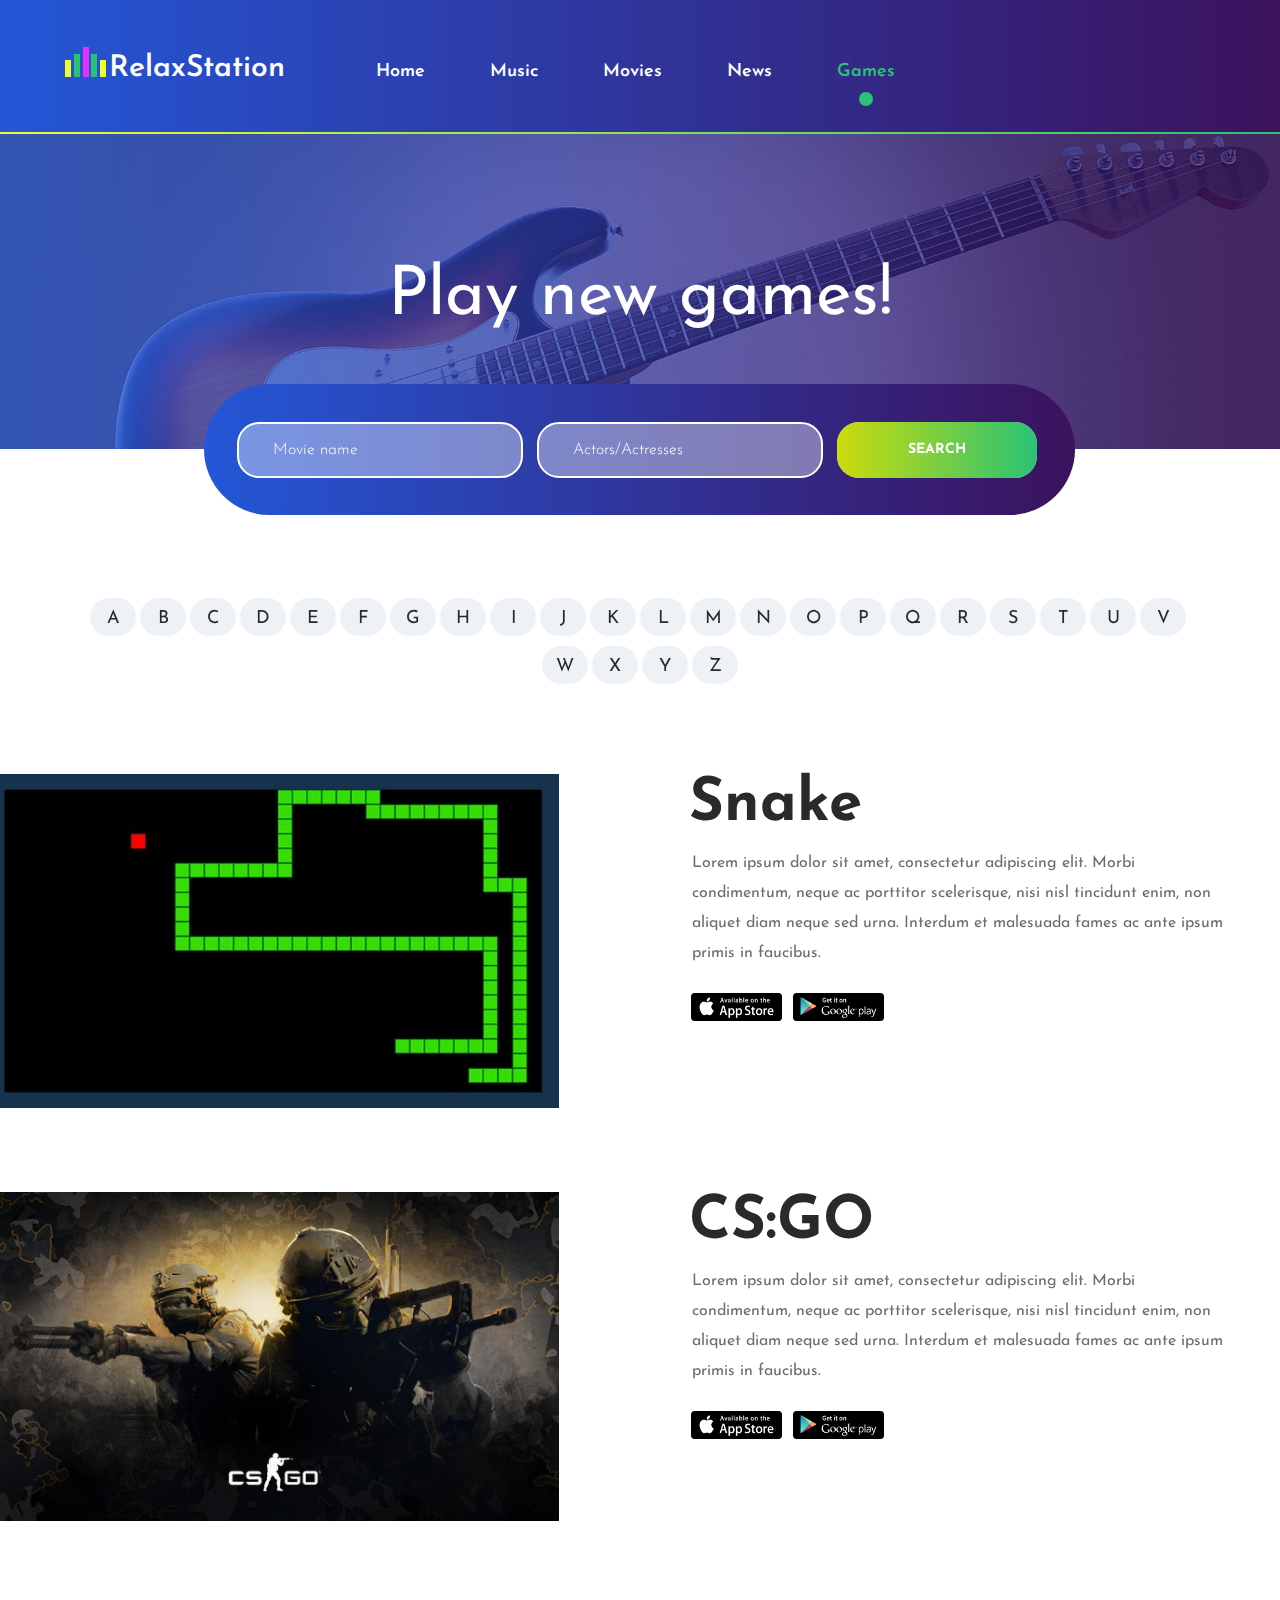
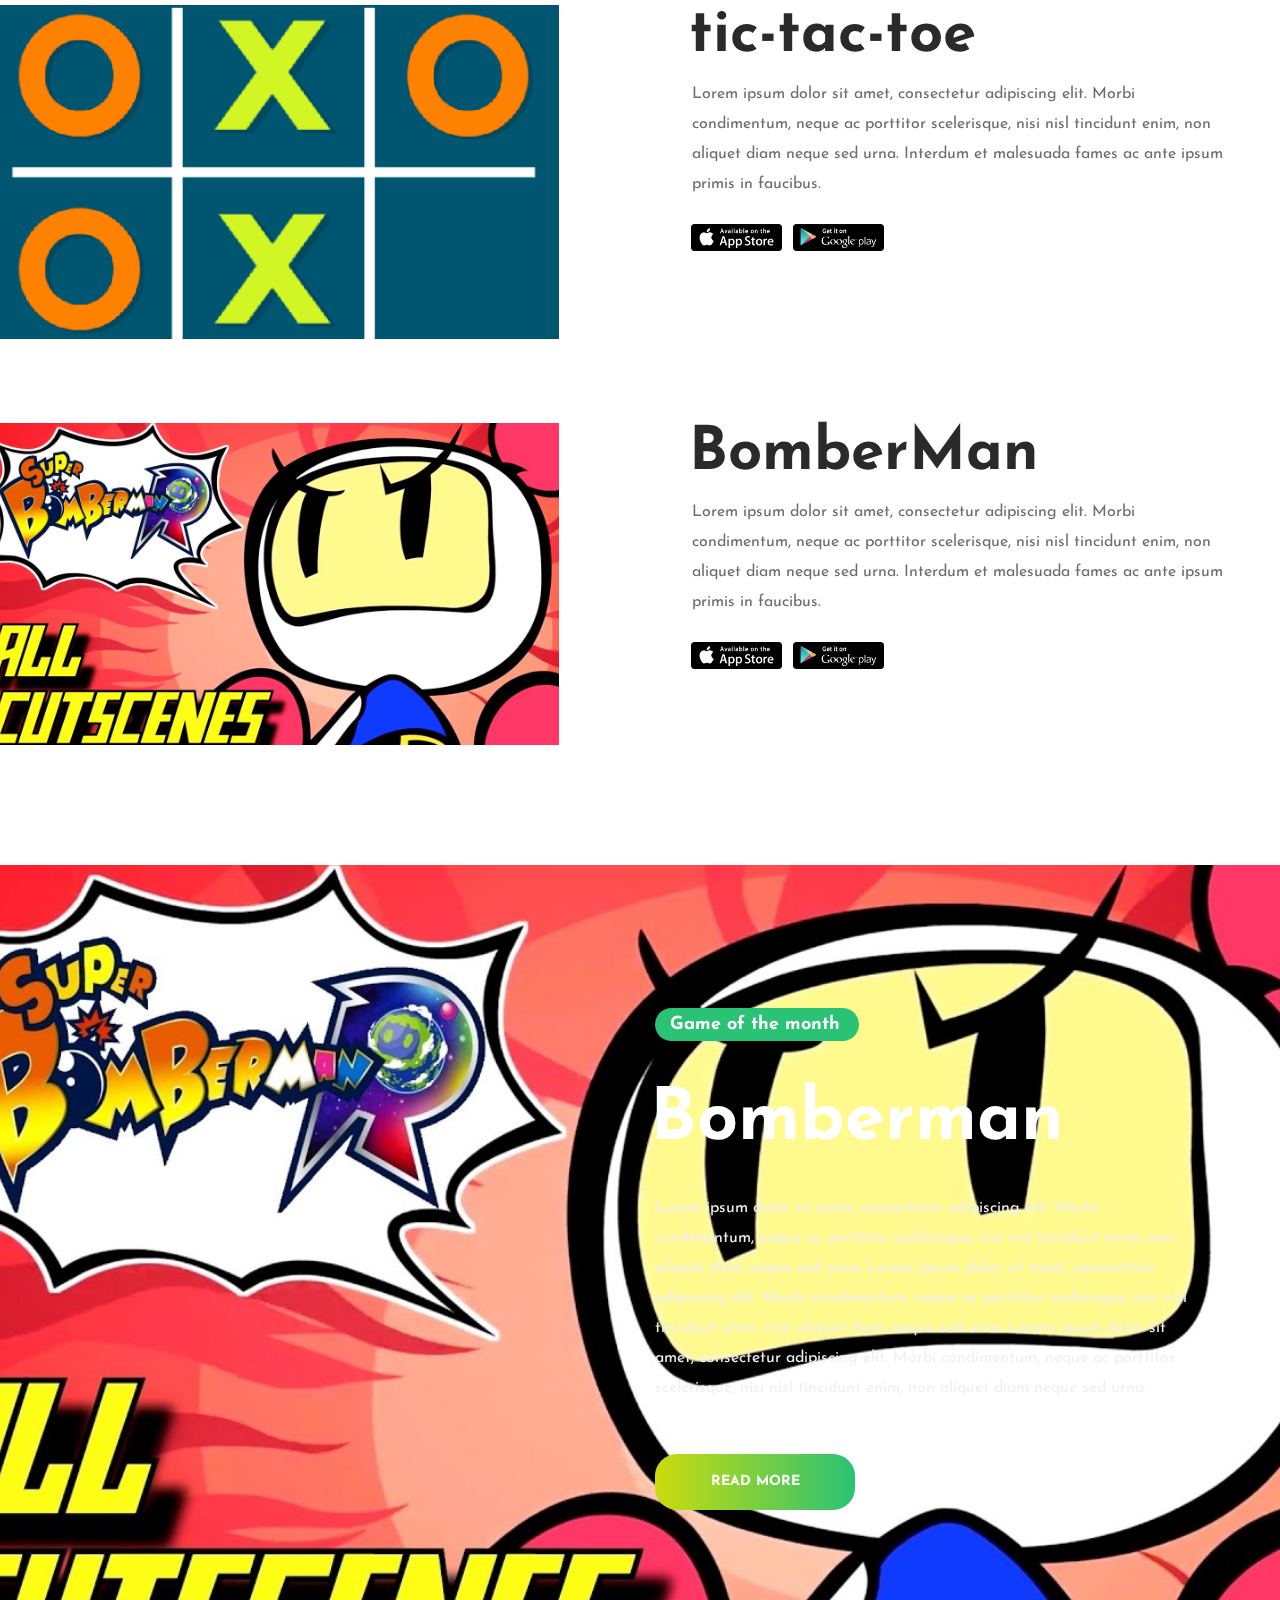
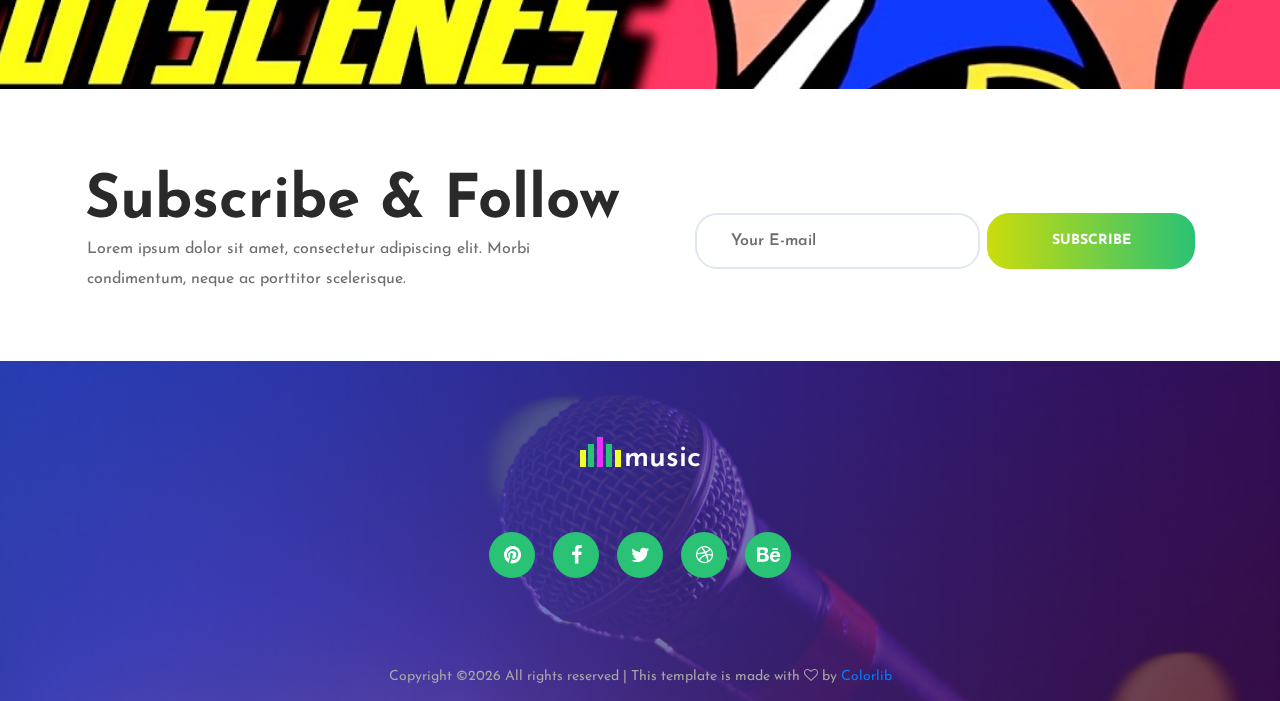
==== games.html @ ed1add1b "new update" ====
<!DOCTYPE html>
<html lang="en">
<head>
<title>Games</title>
<meta charset="utf-8">
<meta http-equiv="X-UA-Compatible" content="IE=edge">
<meta name="description" content="Music template project">
<meta name="viewport" content="width=device-width, initial-scale=1">
<link rel="stylesheet" type="text/css" href="styles/bootstrap-4.1.2/bootstrap.min.css">
<link href="plugins/font-awesome-4.7.0/css/font-awesome.min.css" rel="stylesheet" type="text/css">
<link rel="stylesheet" type="text/css" href="plugins/OwlCarousel2-2.3.4/owl.carousel.css">
<link rel="stylesheet" type="text/css" href="plugins/OwlCarousel2-2.3.4/owl.theme.default.css">
<link rel="stylesheet" type="text/css" href="plugins/OwlCarousel2-2.3.4/animate.css">
<link rel="stylesheet" type="text/css" href="styles/games.css">
<link rel="stylesheet" type="text/css" href="styles/games_responsive.css">
</head>
<body>

<div class="super_container">
	
	<!-- Header -->

	<header class="header">
		<div class="container">
			<div class="row">
				<div class="col">
					<div class="header_content d-flex flex-row align-items-center justify-content-center">

						<!-- Logo -->
						<div class="logo">
							<a href="#" class="d-flex flex-row align-items-end justify-content-start">
								<span class="logo_bars d-flex flex-row align-items-end justify-content-between"><span></span><span></span><span></span><span></span><span></span></span>
								<span class="logo_text">RelaxStation</span>
							</a>
						</div>

						<!-- Main Navigation -->
						<nav class="main_nav">
							<ul class="d-flex flex-row align-items-center justify-content-start">
								<li><a href="index.html">Home</a></li>
								<li><a href="artists.html">Music</a></li>
								<li ><a href="movies.html">Movies</a></li>
								<li><a href="news.html">News</a></li>
								<li class="active"><a href="games.html">Games</a></li>
							</ul>
						</nav>


					</div>
				</div>
			</div>
		</div>
	</header>

	<!-- Menu -->

	<div class="menu">
		<div class="menu_container">
			<div class="menu_background"></div>
			<div class="menu_close"><i class="fa fa-times" aria-hidden="true"></i></div>
			<div class="menu_content d-flex flex-column align-items-center justify-content-start">
				<nav class="menu_nav">
					<ul class="d-flex flex-column align-items-center justify-content-start">
						<li><a href="index.html">Home</a></li>
						<li><a href="artists.html">Artists</a></li>
						<li><a href="movies.html">Movies</a></li>
						<li><a href="news.html">News</a></li>
						<li><a href="games.html">Games</a></li>
					</ul>
				</nav>
			</div>
		</div>
	</div>

	<!-- Home -->

	<div class="home">
		<div class="parallax_background parallax-window" data-parallax="scroll" data-image-src="images/artists.jpg" data-speed="0.8"></div>
		<div class="home_container">
			<div class="container">
				<div class="row">
					<div class="col">
						<div class="home_content text-center">
							<div class="home_title">Play new games!</div>
						</div>
					</div>
				</div>
			</div>
		</div>
	</div>

	<!-- Search -->

	<div class="search">
		<div class="container">
			<div class="row">
				<div class="col">
					<div class="search_form_container">
						<form action="#" class="search_form" id="search_form">
							<div class="d-flex flex-md-row flex-column align-items-center justify-content-between">
								<input type="text" class="search_input" placeholder="Movie name" required="required">
								<input type="text" class="search_input" placeholder="Actors/Actresses" required="required">
								<button class="button search_button"><span>search</span></button>
							</div>
						</form>
					</div>
				</div>
			</div>
		</div>
	</div>

	<!-- Artists -->

	<div class="artists">
		<div class="letters">
			<ul class="d-flex flex-row align-items-start justify-content-center flex-wrap">
				<li><a href="#">a</a></li>
				<li><a href="#">b</a></li>
				<li><a href="#">c</a></li>
				<li><a href="#">d</a></li>
				<li><a href="#">e</a></li>
				<li><a href="#">f</a></li>
				<li><a href="#">g</a></li>
				<li><a href="#">h</a></li>
				<li><a href="#">i</a></li>
				<li><a href="#">j</a></li>
				<li><a href="#">k</a></li>
				<li><a href="#">l</a></li>
				<li><a href="#">m</a></li>
				<li><a href="#">n</a></li>
				<li><a href="#">o</a></li>
				<li><a href="#">p</a></li>
				<li><a href="#">q</a></li>
				<li><a href="#">r</a></li>
				<li><a href="#">s</a></li>
				<li><a href="#">t</a></li>
				<li><a href="#">u</a></li>
				<li><a href="#">v</a></li>
				<li><a href="#">w</a></li>
				<li><a href="#">x</a></li>
				<li><a href="#">y</a></li>
				<li><a href="#">z</a></li>
			</ul>
		</div>
		<div class="artists_container">
			<div class="container">
				<div class="row">
					<div class="col">
						
						<!-- Artist -->
						<div class="artist">
							<div class="row">
								
								<!-- Artist Image -->
								<div class="col-lg-6">
									<div class="artist_image"><img src="images/snake.png" alt=""></div>
								</div>

								<!-- Artist Content -->
								<div class="col-lg-6 artist_col">
									<div class="artist_content">
										<div class="artist_info">
											<div class="artist_name"><h1><a href="snake.html">Snake</a></h1></div>
											<div class="artist_text">
												<p>Lorem ipsum dolor sit amet, consectetur adipiscing elit. Morbi condimentum, neque ac porttitor scelerisque, nisi nisl tincidunt enim, non aliquet diam neque sed urna. Interdum et malesuada fames ac ante ipsum primis in faucibus.</p>
											</div>
											<div class="artist_store d-flex flex-row align-items-start justify-content-start flex-wrap">
												<div class="store"><a href="#"><img src="images/appstore.png" alt=""></a></div>
												<div class="store"><a href="#"><img src="images/googleplay.png" alt=""></a></div>
											</div>
										</div>

										<!-- Player -->
										
									</div>
								</div>

							</div>
						</div>

						<!-- Artist -->
						<div class="artist">
							<div class="row">
								
								<!-- Artist Image -->
								<div class="col-lg-6">
									<div class="artist_image"><img src="images/cs.jpg" alt=""></div>
								</div>

								<!-- Artist Content -->
								<div class="col-lg-6 artist_col">
									<div class="artist_content">
										<div class="artist_info">
											<div class="artist_name"><h1><a href="artist.html">CS:GO</a></h1></div>
											<div class="artist_text">
												<p>Lorem ipsum dolor sit amet, consectetur adipiscing elit. Morbi condimentum, neque ac porttitor scelerisque, nisi nisl tincidunt enim, non aliquet diam neque sed urna. Interdum et malesuada fames ac ante ipsum primis in faucibus.</p>
											</div>
											<div class="artist_store d-flex flex-row align-items-start justify-content-start flex-wrap">
												<div class="store"><a href="#"><img src="images/appstore.png" alt=""></a></div>
												<div class="store"><a href="#"><img src="images/googleplay.png" alt=""></a></div>
											</div>
										</div>

										<!-- Player -->
										
									</div>
								</div>

							</div>
						</div>

						<!-- Artist -->
						<div class="artist">
							<div class="row">
								
								<!-- Artist Image -->
								<div class="col-lg-6">
									<div class="artist_image"><img src="images/ttt.jpg" alt=""></div>
								</div>

								<!-- Artist Content -->
								<div class="col-lg-6 artist_col">
									<div class="artist_content">
										<div class="artist_info">
											<div class="artist_name"><h1><a href="artist.html">tic-tac-toe</a></h1></div>
											<div class="artist_text">
												<p>Lorem ipsum dolor sit amet, consectetur adipiscing elit. Morbi condimentum, neque ac porttitor scelerisque, nisi nisl tincidunt enim, non aliquet diam neque sed urna. Interdum et malesuada fames ac ante ipsum primis in faucibus.</p>
											</div>
											<div class="artist_store d-flex flex-row align-items-start justify-content-start flex-wrap">
												<div class="store"><a href="#"><img src="images/appstore.png" alt=""></a></div>
												<div class="store"><a href="#"><img src="images/googleplay.png" alt=""></a></div>
											</div>
										</div>

										<!-- Player -->
										
										
									</div>
								</div>

							</div>
						</div>

						<!-- Artist -->
						<div class="artist">
							<div class="row">
								
								<!-- Artist Image -->
								<div class="col-lg-6">
									<div class="artist_image"><img src="images/bomb.jpg" alt=""></div>
								</div>

								<!-- Artist Content -->
								<div class="col-lg-6 artist_col">
									<div class="artist_content">
										<div class="artist_info">
											<div class="artist_name"><h1><a href="artist.html">BomberMan</a></h1></div>
											<div class="artist_text">
												<p>Lorem ipsum dolor sit amet, consectetur adipiscing elit. Morbi condimentum, neque ac porttitor scelerisque, nisi nisl tincidunt enim, non aliquet diam neque sed urna. Interdum et malesuada fames ac ante ipsum primis in faucibus.</p>
											</div>
											<div class="artist_store d-flex flex-row align-items-start justify-content-start flex-wrap">
												<div class="store"><a href="#"><img src="images/appstore.png" alt=""></a></div>
												<div class="store"><a href="#"><img src="images/googleplay.png" alt=""></a></div>
											</div>
										</div>

										<!-- Player -->
										
									</div>
								</div>

							</div>
						</div>

					</div>
				</div>
			</div>
		</div>
	</div>

	<!-- Featured Artist -->

	<div class="featured_artist">
		<div class="background_image" style="background-image:url(images/bomb.jpg)"></div>
		<div class="container">
			<div class="row row-lg-eq-height">

				<!-- Featured Artist Content -->
				<div class="col-lg-6 offset-lg-6">
					<div class="featured_artist_content">
						<div class="featured_subtitle">Game of the month</div>
						<div class="featured_title"><h1>Bomberman</h1></div>
						<div class="featured_artist_text">
							<p>Lorem ipsum dolor sit amet, consectetur adipiscing elit. Morbi condimentum, neque ac porttitor scelerisque, nisi nisl tincidunt enim, non aliquet diam neque sed urna. Lorem ipsum dolor sit amet, consectetur adipiscing elit. Morbi condimentum, neque ac porttitor scelerisque, nisi nisl tincidunt enim, non aliquet diam neque sed urna. Lorem ipsum dolor sit amet, consectetur adipiscing elit. Morbi condimentum, neque ac porttitor scelerisque, nisi nisl tincidunt enim, non aliquet diam neque sed urna.</p>
						</div>
						<div class="button featured_artist_button"><a href="artist.html">read more</a></div>
					</div>
				</div>

			</div>
		</div>
	</div>

	<!-- Newsletter -->

	<div class="newsletter">
		<div class="container">
			<div class="row">

				<!-- Newsletter Content -->
				<div class="col-xl-6">
					<div class="newsletter_content">
						<div class="section_title"><h1>Subscribe & Follow</h1></div>
						<div class="newsletter_text">
							<p>Lorem ipsum dolor sit amet, consectetur adipiscing elit. Morbi condimentum, neque ac porttitor scelerisque.</p>
						</div>
					</div>
				</div>

				<!-- Newsletter Form -->
				<div class="col-xl-6 nl_col">
					<div class="newsletter_form_container d-flex flex-column align-items-start justify-content-end">
						<form action="#" class="newsletter_form" id="newsletter_form">
							<div class="d-flex flex-row align-items-start justify-content-between">
								<input type="email" class="newsletter_input" placeholder="Your E-mail" required="required">
								<button class="button newsletter_button"><span>subscribe</span></button>
							</div>
						</form>
					</div>
				</div>

			</div>
		</div>
	</div>

	<!-- Footer -->

	<footer class="footer">
		<div class="background_image" style="background-image:url(images/footer.jpg)"></div>
		<div class="footer_content">
			<div class="container">
				<div class="row">
					<div class="col text-center">

						<!-- Logo -->
						<div class="logo">
							<a href="#" class="d-flex flex-row align-items-end justify-content-start">
								<span class="logo_bars d-flex flex-row align-items-end justify-content-between"><span></span><span></span><span></span><span></span><span></span></span>
								<span class="logo_text">music</span>
							</a>
						</div>

						<!-- Footer Social -->
						<div class="footer_social">
							<ul class="d-flex flex-row align-items-center justify-content-center">
								<li><a href="#"><i class="fa fa-pinterest" aria-hidden="true"></i></a></li>
								<li><a href="#"><i class="fa fa-facebook" aria-hidden="true"></i></a></li>
								<li><a href="#"><i class="fa fa-twitter" aria-hidden="true"></i></a></li>
								<li><a href="#"><i class="fa fa-dribbble" aria-hidden="true"></i></a></li>
								<li><a href="#"><i class="fa fa-behance" aria-hidden="true"></i></a></li>
							</ul>
						</div>

					</div>
				</div>
			</div>
		</div>
		<div class="footer_bar">
			<div class="container">
				<div class="row">
					<div class="col">
						<div class="copyright text-center"><!-- Link back to Colorlib can't be removed. Template is licensed under CC BY 3.0. -->
Copyright &copy;<script>document.write(new Date().getFullYear());</script> All rights reserved | This template is made with <i class="fa fa-heart-o" aria-hidden="true"></i> by <a href="https://colorlib.com" target="_blank">Colorlib</a>
<!-- Link back to Colorlib can't be removed. Template is licensed under CC BY 3.0. --></div>
					</div>
				</div>
			</div>
		</div>
			
	</footer>
</div>

<script src="js/jquery-3.3.1.min.js"></script>
<script src="styles/bootstrap-4.1.2/popper.js"></script>
<script src="styles/bootstrap-4.1.2/bootstrap.min.js"></script>
<script src="plugins/greensock/TweenMax.min.js"></script>
<script src="plugins/greensock/TimelineMax.min.js"></script>
<script src="plugins/scrollmagic/ScrollMagic.min.js"></script>
<script src="plugins/greensock/animation.gsap.min.js"></script>
<script src="plugins/greensock/ScrollToPlugin.min.js"></script>
<script src="plugins/OwlCarousel2-2.3.4/owl.carousel.js"></script>
<script src="plugins/jPlayer/jquery.jplayer.min.js"></script>
<script src="plugins/jPlayer/jplayer.playlist.min.js"></script>
<script src="plugins/easing/easing.js"></script>
<script src="plugins/progressbar/progressbar.min.js"></script>
<script src="plugins/parallax-js-master/parallax.min.js"></script>
<script src="plugins/scrollTo/jquery.scrollTo.min.js"></script>
<script src="js/artists.js"></script>
</body>
</html>
---- styles/games.css ----
@charset "utf-8";
/* CSS Document */

/******************************

[Table of Contents]

1. Fonts
2. Body and some general stuff
3. Header
4. Menu
5. Home
6. Search
7. Artists
8. Featured
9. Newsletter
10. Footer


******************************/

/***********
1. Fonts
***********/

@import url('https://fonts.googleapis.com/css?family=Josefin+Sans:300,400,600,700');

/*********************************
2. Body and some general stuff
*********************************/

*
{
	margin: 0;
	padding: 0;
	-webkit-font-smoothing: antialiased;
	-webkit-text-shadow: rgba(0,0,0,.01) 0 0 1px;
	text-shadow: rgba(0,0,0,.01) 0 0 1px;
}
body
{
	font-family: 'Josefin Sans', sans-serif;
	font-size: 14px;
	font-weight: 400;
	background: #FFFFFF;
	color: #a5a5a5;
}
div
{
	display: block;
	position: relative;
	-webkit-box-sizing: border-box;
    -moz-box-sizing: border-box;
    box-sizing: border-box;
}
ul
{
	list-style: none;
	margin-bottom: 0px;
}
p
{
	font-family: 'Josefin Sans', sans-serif;
	font-size: 16px;
	line-height: 1.875;
	font-weight: 400;
	color: #6d6d6d;
	-webkit-font-smoothing: antialiased;
	-webkit-text-shadow: rgba(0,0,0,.01) 0 0 1px;
	text-shadow: rgba(0,0,0,.01) 0 0 1px;
}
p a
{
	display: inline;
	position: relative;
	color: inherit;
	border-bottom: solid 1px #ffa07f;
	-webkit-transition: all 200ms ease;
	-moz-transition: all 200ms ease;
	-ms-transition: all 200ms ease;
	-o-transition: all 200ms ease;
	transition: all 200ms ease;
}
p:last-of-type
{
	margin-bottom: 0;
}
a
{
	-webkit-transition: all 200ms ease;
	-moz-transition: all 200ms ease;
	-ms-transition: all 200ms ease;
	-o-transition: all 200ms ease;
	transition: all 200ms ease;
}
a, a:hover, a:visited, a:active, a:link
{
	text-decoration: none;
	-webkit-font-smoothing: antialiased;
	-webkit-text-shadow: rgba(0,0,0,.01) 0 0 1px;
	text-shadow: rgba(0,0,0,.01) 0 0 1px;
}
p a:active
{
	position: relative;
	color: #FF6347;
}
p a:hover
{
	color: #FFFFFF;
	background: #ffa07f;
}
p a:hover::after
{
	opacity: 0.2;
}
::selection
{
	background: rgba(42,194,117,0.9);
	color: #ffffff;
}
p::selection
{
	
}
h1{font-size: 48px;}
h2{font-size: 36px;}
h3{font-size: 24px;}
h4{font-size: 18px;}
h5{font-size: 14px;}
h1, h2, h3, h4, h5, h6
{
	font-family: 'Josefin Sans', sans-serif;
	-webkit-font-smoothing: antialiased;
	-webkit-text-shadow: rgba(0,0,0,.01) 0 0 1px;
	text-shadow: rgba(0,0,0,.01) 0 0 1px;
	line-height: 1.2;
	color: #2a2a2a;
	font-weight: 700;
}
h1::selection, 
h2::selection, 
h3::selection, 
h4::selection, 
h5::selection, 
h6::selection
{
	
}
img
{
	max-width: 100%;
}
button:active
{
	outline: none;
}
.form-control
{
	color: #db5246;
}
section
{
	display: block;
	position: relative;
	box-sizing: border-box;
}
.clear
{
	clear: both;
}
.clearfix::before, .clearfix::after
{
	content: "";
	display: table;
}
.clearfix::after
{
	clear: both;
}
.clearfix
{
	zoom: 1;
}
.float_left
{
	float: left;
}
.float_right
{
	float: right;
}
.trans_200
{
	-webkit-transition: all 200ms ease;
	-moz-transition: all 200ms ease;
	-ms-transition: all 200ms ease;
	-o-transition: all 200ms ease;
	transition: all 200ms ease;
}
.trans_300
{
	-webkit-transition: all 300ms ease;
	-moz-transition: all 300ms ease;
	-ms-transition: all 300ms ease;
	-o-transition: all 300ms ease;
	transition: all 300ms ease;
}
.trans_400
{
	-webkit-transition: all 400ms ease;
	-moz-transition: all 400ms ease;
	-ms-transition: all 400ms ease;
	-o-transition: all 400ms ease;
	transition: all 400ms ease;
}
.trans_500
{
	-webkit-transition: all 500ms ease;
	-moz-transition: all 500ms ease;
	-ms-transition: all 500ms ease;
	-o-transition: all 500ms ease;
	transition: all 500ms ease;
}
.fill_height
{
	height: 100%;
}
.super_container
{
	width: 100%;
	overflow: hidden;
}
.prlx_parent
{
	overflow: hidden;
}
.prlx
{
	height: 130% !important;
}
.parallax-window
{
    min-height: 400px;
    background: transparent;
}
.parallax_background
{
	position: absolute;
	top: 0;
	left: 0;
	width: 100%;
	height: 100%;
}
.background_image
{
	position: absolute;
	top: 0;
	left: 0;
	width: 100%;
	height: 100%;
	background-repeat: no-repeat;
	background-size: cover;
	background-position: center center;
}
.nopadding
{
	padding: 0px !important;
}
.owl-carousel,
.owl-carousel .owl-stage-outer,
.owl-carousel .owl-stage,
.owl-carousel .owl-item
{
	height: 100%;
}
.slide
{
	height: 100%;
}
.button
{
	position: relative;
	overflow: hidden;
	width: 200px;
    height: 56px;
    border-radius: 22px;
    border: none;
    outline: none;
    cursor: pointer;
    text-align: center;
}
.button::after
{
	display: block;
	position: absolute;
	top: 0;
	left: -100%;
	width: 200%;
	height: 100%;
	background-color: #2ac275;
	background-image: linear-gradient(to right, #2ac275, #cbdc0b, #2ac275);
	background: #2ac275;
	background: linear-gradient(to right, #2ac275, #cbdc0b, #2ac275);
	content: '';
	z-index: 0;
	-webkit-transition: all 400ms ease;
	-moz-transition: all 400ms ease;
	-ms-transition: all 400ms ease;
	-o-transition: all 400ms ease;
	transition: all 400ms ease;
}
.button:hover::after
{
	left: 0;
}
.button a
{
	position: relative;
	font-size: 14px;
    font-weight: 700;
    color: #ffffff;
    text-transform: uppercase;
    z-index: 1;
    line-height: 56px;
}
.button span
{
	position: relative;
	font-size: 14px;
    font-weight: 700;
    color: #ffffff;
    line-height: 56px;
    text-transform: uppercase;
	z-index: 1;
}
.section_title h1
{
	font-size: 60px;
}

/*********************************
3. Header
*********************************/

.header
{
	position: fixed;
	top: 0;
	left: 0;
	width: 100%;
	background-color: #3b125d;
	background-image: linear-gradient(to right, #2457d7, #3b125d);
	background: #3b125d;
	background: linear-gradient(to right, #2457d7, #3b125d);
	z-index: 100;
}
/*Header gradient bottom border*/
.header::after
{
	position: absolute;
	left: 0;
	bottom: 0;
	width: 100%;
	height: 2px;
	content: '';
	background-color: #2ac275;
	background-image: linear-gradient(to right, #eeff2d, #2ac275);
	background: #2ac275;
	background: linear-gradient(to right, #eeff2d, #2ac275);
}
.header_content
{
	width: calc(100% + 30px);
	left: -20px;
	height: 134px;
	-webkit-transition: all 400ms ease;
	-moz-transition: all 400ms ease;
	-ms-transition: all 400ms ease;
	-o-transition: all 400ms ease;
	transition: all 400ms ease;
}
.header.scrolled .header_content
{
	height: 75px;
}
.logo
{
	position: absolute;
	left: 0;
	top: 46%;
	-webkit-transform: translateY(-50%);
	-moz-transform: translateY(-50%);
	-ms-transform: translateY(-50%);
	-o-transform: translateY(-50%);
	transform: translateY(-50%);
}
.logo_bars
{
	width: 41px;
	height: 30px;
}
.logo_bars > span
{
	width: 6px;
}
.logo_bars > span:first-of-type,
.logo_bars > span:last-of-type
{
	height: 17px;
	background: #eeff2d;
}
.logo_bars > span:nth-child(2),
.logo_bars > span:nth-child(4)
{
	height: 23px;
	background: #2ac275;
}
.logo_bars > span:nth-child(3)
{
	height: 30px;
	background: #e830fe;
}
.logo_text
{
	line-height: 0.75;
	font-size: 30px;
	font-weight: 600;
	color: #ffffff;
	margin-left: 3px;
	-webkit-transform: translateY(4px);
	-moz-transform: translateY(4px);
	-ms-transform: translateY(4px);
	-o-transform: translateY(4px);
	transform: translateY(4px);
}
.main_nav
{
	-webkit-transform: translateY(5px);
	-moz-transform: translateY(5px);
	-ms-transform: translateY(5px);
	-o-transform: translateY(5px);
	transform: translateY(5px);
}
.main_nav ul li
{
	position: relative;
}
.main_nav ul li:not(:last-of-type)
{
	margin-right: 65px;
}
.main_nav ul li a
{
	font-size: 18px;
	font-weight: 600;
	color: #ffffff;
}
.main_nav ul li a:hover,
.main_nav ul li.active a
{
	color: #2ac275;
}
.main_nav ul li.active::after
{
	position: absolute;
	left: 50%;
	-webkit-transform: translateX(-50%);
	-moz-transform: translateX(-50%);
	-ms-transform: translateX(-50%);
	-o-transform: translateX(-50%);
	transform: translateX(-50%);
	bottom: -20px;
	width: 14px;
	height: 14px;
	background: #2ac275;
	border-radius: 50%;
	content: '';
	-webkit-transition: all 400ms ease;
	-moz-transition: all 400ms ease;
	-ms-transition: all 400ms ease;
	-o-transition: all 400ms ease;
	transition: all 400ms ease;
}
.header.scrolled .main_nav ul li.active::after
{
	bottom: -10px;
	width: 10px;
	height: 10px;
}
.log_reg
{
	position: absolute;
	top: 44%;
	right: 0;
	flex: 0 0 auto;
}
.header.scrolled .log_reg
{
	top: 50%;
	-webkit-transform: translateY(-50%);
	-moz-transform: translateY(-50%);
	-ms-transform: translateY(-50%);
	-o-transform: translateY(-50%);
	transform: translateY(-50%);
}
.log_reg ul
{
	display: block;
}
.log_reg ul li
{
	position: relative;
}
.log_reg ul li:not(:last-of-type)
{
	padding-right: 18px;
	margin-right: 1px;
}
.log_reg ul li:not(:last-of-type)::after
{
	position: absolute;
	top: 0;
	right: 0;
	content: '/';
	font-size: 18px;
	font-weight: 600;
	color: #ffffff;
	margin-left: 5px;
	margin-right: 5px;
}
.log_reg ul li a
{
	font-size: 18px;
	font-weight: 600;
	color: #ffffff;
}
.log_reg ul li a:hover
{
	color: #2e9e7a;
}
.hamburger
{
	display: none !important;
	margin-left: 25px;
	width: 34px;
	height: 16px;
	padding: 2px;
	cursor: pointer;
	flex: 0 0 auto;
}
.hamburger > div
{
	background: #ffffff;
	height: 2px;
	-webkit-transition: all 300ms ease;
	-moz-transition: all 300ms ease;
	-ms-transition: all 300ms ease;
	-o-transition: all 300ms ease;
	transition: all 300ms ease;
}
.hamburger > div:first-child
{
	width: 100%;
}
.hamburger > div:nth-child(2)
{
	width: 50%;
}
.hamburger > div:nth-child(3)
{
	width: 75%;
}
.hamburger:hover > div
{
	width: 100%;
}
/*.hamburger:hover > div:first-child
{
	background: #e830fe;
}
.hamburger:hover > div:nth-child(2)
{
	background: #2ac275;
}
.hamburger:hover > div:nth-child(3)
{
	background: #eeff2d;
}*/

/*********************************
4. Menu
*********************************/

.menu
{
	position: fixed;
	top: 0;
	left: 0;
	width: 100vw;
	height: 100vh;
	z-index: 101;
	visibility: hidden;
	opacity: 0;
	-webkit-transition: all 400ms ease;
	-moz-transition: all 400ms ease;
	-ms-transition: all 400ms ease;
	-o-transition: all 400ms ease;
	transition: all 400ms ease;
}
.menu.active
{
	visibility: visible;
	opacity: 1;
}
.menu_container
{
	width: 100%;
	height: 100%;
}
.menu_background
{
	position: absolute;
	top: 0;
	left: 0;
	width: 100%;
	height: 100%;
	background-color: #3b125d;
	background-image: linear-gradient(to right, #2457d7, #3b125d);
	background: #3b125d;
	background: linear-gradient(to right, #2457d7, #3b125d);
	opacity: 0.95;
}
.menu_close
{
	position: absolute;
	top: 50px;
	right: 50px;
	cursor: pointer;
}
.menu_close i
{
	font-size: 22px;
	color: #ffffff;
}
.menu_content
{
	position: absolute;
	top: 40%;
	-webkit-transform: translateY(-50%);
	-moz-transform: translateY(-50%);
	-ms-transform: translateY(-50%);
	-o-transform: translateY(-50%);
	transform: translateY(-50%);
	left: 0;
	width: 100%;
}
.menu_nav ul li
{
	position: relative;
	display: inline-block;
	
}
.menu_nav ul li::after
{
	display: block;
	position: absolute;
	top: 53%;
	-webkit-transform: translateY(-50%);
	-moz-transform: translateY(-50%);
	-ms-transform: translateY(-50%);
	-o-transform: translateY(-50%);
	transform: translateY(-50%);
	left: 0;
	width: 0;
	height: 3px;
	background: #ffffff;
	content: '';
	z-index: 1;
	-webkit-transition: all 400ms ease;
	-moz-transition: all 400ms ease;
	-ms-transition: all 400ms ease;
	-o-transition: all 400ms ease;
	transition: all 400ms ease;
}
.menu_nav ul li:hover::after
{
	width: 100%;
}
.menu_nav ul li a
{
	font-size: 36px;
	font-weight: 400;
	color: #ffffff;
}

/*********************************
5. Home
*********************************/

.home
{
	height: 449px;
}
.home_container
{
	position: absolute;
	left: 0;
	top: 57.2%;
	width: 100%;
}
.home_title
{
	font-size: 68px;
	font-weight: 400;
	color: #ffffff;
	line-height: 1.2;
}

/*********************************
6. Search
*********************************/

.search
{
	background: #ffffff;
}
.search_form_container
{
	padding-left: 119px;
	padding-right: 120px;
	margin-top: -65px;
}
.search_form
{
	display: block;
	height: 131px;
	border-radius: 66px;
	background-color: #3b125d;
	background-image: linear-gradient(to right, #2457d7, #3b125d);
	background: #3b125d;
	background: linear-gradient(to right, #2457d7, #3b125d);
}
.search_form > div
{
	width: 100%;
	height: 100%;
	padding-left: 33px;
	padding-right: 38px;
}
.search_input
{
	width: calc((100% - 228px) / 2);
	height: 56px;
	background: rgba(255,255,255,0.39);
	border: solid 2px #ffffff;
	border-radius: 22px;
	outline: none;
	padding-left: 34px;
	font-size: 16px;
	font-weight: 600;
	color: #ffffff;
}
.search_input::-webkit-input-placeholder
{
	font-size: 16px !important;
	font-weight: 300 !important;
	color: #FFFFFF !important;
}
.search_input:-moz-placeholder
{
	font-size: 16px !important;
	font-weight: 300 !important;
	color: #FFFFFF !important;
}
.search_input::-moz-placeholder
{
	font-size: 16px !important;
	font-weight: 300 !important;
	color: #FFFFFF !important;
} 
.search_input:-ms-input-placeholder
{ 
	font-size: 16px !important;
	font-weight: 300 !important;
	color: #FFFFFF !important;
}
.search_input::input-placeholder
{
	font-size: 16px !important;
	font-weight: 300 !important;
	color: #FFFFFF !important;
}

/*********************************
7. Artists
*********************************/

.artists
{
	background: #ffffff;
	padding-top: 83px;
	padding-bottom: 120px;
}
.letters
{
	padding-left: 80px;
	padding-right: 80px;
}
.letters ul li
{
	width: 46px;
	height: 38px;
	border-radius: 19px;
	background: #eef2f6;
	text-align: center;
	margin-bottom: 10px;
	-webkit-transition: all 200ms ease;
	-moz-transition: all 200ms ease;
	-ms-transition: all 200ms ease;
	-o-transition: all 200ms ease;
	transition: all 200ms ease;
}
.letters ul li:not(:last-of-type)
{
	margin-right: 4px;
}
.letters ul li:hover
{
	background: #2ac275;
}
.letters ul li a
{
	display: block;
	height: 100%;
	font-size: 18px;
	font-weight: 400;
	color: #2a2a2a;
	line-height: 42px;
	text-transform: uppercase;
}
.letters ul li:hover a
{
	color: #ffffff;
}
.artists_container
{
	margin-top: 80px;
}
.artist:not(:last-child)
{
	margin-bottom: 84px;
}
.artist_image
{
	width: calc(100% + 99px);
	left: -99px;
	padding-right: 66px;
}
.artist_content
{
	width: calc(100% + 237px);
}
.artist_info
{
	padding-left: 34px;
	max-width: 570px;
}
.artist_name
{
	margin-top: -5px;
}
.artist_name h1 a
{
	font-size: 60px;
	font-weight: 700;
	color: #2a2a2a;
	line-height: 1.2;
}
.artist_text
{
	margin-top: -1px;
	padding-left: 3px;
}
.artist_store
{
	margin-top: 25px;
	padding-left: 2px;
}
.store
{
	width: 91px;
}
.store:not(:last-child)
{
	margin-right: 11px;
}
.single_player_container
{
	margin-top: 48px;
	padding-left: 10px;
}
.single_player
{
	width: 100%;
	background: #eef2f6;
	border-radius: 22px;
	padding-left: 23px;
	padding-right: 55px;
}
.single_player_inner
{
	height: 102px;
}
.jp-audio
{
	width: 100%;
}
.time_controls
{
	width: calc(100% - 193px);
	flex: 0 0 auto;
}
.player_controls_box
{
	width: 84px;
	padding-right: 25px;
	flex: 0 0 auto;
}
.player_bars
{
	width: calc(100% - 84px);
}
.player_progress_box
{
	width: calc(100% - 193px);
}
.player_controls > button:not(:last-of-type)
{
	margin-right: 5px;
}
.play_button
{
	width: 100%;
}
.player_button
{
	position: relative;
	width: 27px;
	height: 27px;
	background: transparent;
	border: solid 3px #948585;
	border-radius: 50%;
	outline: none !important;
	cursor: pointer;
	flex: 0 0 auto;
}
.player_button.jp-play
{
	background: #ff1a4b;
	border-color: #ff1a4b;
}
.player_button::after
{
	display: block;
	position: absolute;
}
.jp-play::after
{
	left: 6px;
	top: 3px;
	width: 11px;
	height: 13px;
	content: url(../images/play_small.png);
}
.jp-state-playing .jp-play
{
	background: #ff1a4b;
	border-color: #ff1a4b;
}
.jp-state-playing .jp-play::after
{
	top: 2px !important;
	left: 5px !important;
	content: url(../images/pause_small.png);
	left: 50%;
}
.jp-stop::after
{
	top: 7px;
	left: 7px;
	width: 7px;
	height: 7px;
	background: #948585;
	content: '';
}
.song_info
{
	position: absolute;
	top: -27px;
	left: 0;
}
.jp-artist
{
	font-size: 16px;
	font-weight: 700;
	color: #ffffff;
	text-transform: uppercase;
	margin-top: -1px;
}
.jp-title
{
	font-size: 14px;
	font-weight: 400;
	color: rgba(42,42,42,0.7);
	margin-top: 2px;
}
.jp-progress
{
	width: 100%;
	cursor: pointer;
}
.jp-seek-bar
{
	height: 100%;
	padding-top: 5px;
	padding-bottom: 5px;
	background: transparent;
	margin-bottom: -5px;
}
.jp-seek-bar > div
{
	height: 2px;
	background: #949494;
}
.jp-play-bar
{
	height: 100%;
	background: #2ac275;
	overflow: visible !important;
}
.jp-play-bar > span
{
	position: absolute;
	top: 50%;
	-webkit-transform: translateY(-50%);
	-moz-transform: translateY(-50%);
	-ms-transform: translateY(-50%);
	-o-transform: translateY(-50%);
	transform: translateY(-50%);
	right: -6px;
	width: 12px;
	height: 12px;
	border-radius: 50%;
	background: #2ac275;
}
.jp-current-time
{
	position: absolute;
	bottom: -35px;
	left: 0;
	font-size: 16px;
	font-weight: 400;
	color: #b8b8b8;
}
.jp-duration
{
	position: absolute;
	bottom: -35px;
	right: 0;
	font-size: 16px;
	font-weight: 400;
	color: #b8b8b8;
}
.jp-volume-controls
{
	width: 193px;
	padding-left: 42px;
	flex: 0 0 auto;
}
.jp-volume-controls > div:first-child
{
	
}
.mute_button
{
	position: absolute;
	left: 42px;
	bottom: 19px;
}
.jp-mute
{
	position: relative;
	background: transparent;
	border: none;
	outline: none !important;
	cursor: pointer;
}
.jp-mute::after
{
	display: block;
	position: absolute;
	top: 0;
	left: 0;
	width: 100%;
	height: 100%;
	content: url(../images/mute_off_small.png);
}
.jp-state-muted .jp-mute::after
{
	content: url(../images/mute_on_small.png);
}
.jp-volume-bar
{
	width: 100%;
	padding-top: 5px;
	padding-bottom: 5px;
	background: transparent;
	overflow: hidden;
	cursor: pointer;
}
.jp-volume-bar > div
{
	width: 100%;
	height: 100%;
	height: 2px;
	background: #949494;
}
.jp-volume-bar-value
{
	height: 100%;
	background: #2ac275;
}

/*********************************
8. Featured
*********************************/

.featured_artist
{
	background-color: #3b125d;
	background-image: linear-gradient(to right, #2457d7, #3b125d);
	background: #3b125d;
	background: linear-gradient(to right, #2457d7, #3b125d);
}
.featured_artist_content
{
	padding-top: 143px;
	padding-bottom: 179px;
}
.featured_subtitle
{
	display: inline-block;
	height: 33px;
	border-radius: 17px;
	background: #2ac275;
	padding-left: 15px;
	padding-right: 19px;
	font-size: 18px;
	font-weight: 700;
	color: #ffffff;
	line-height: 35px;
}
.featured_title
{
	margin-top: 37px;
	margin-left: -5px;
}
.featured_title h1
{
	font-size: 72px;
	font-weight: 700;
	color: #ffffff;
}
.featured_artist_text
{
	margin-top: 28px;
}
.featured_artist_text p
{
	color: #f0f0f0;
}
.featured_artist_button
{
	margin-top: 51px;
}

/*********************************
9. Newsletter
*********************************/

.newsletter
{
	background: #ffffff;
	padding-top: 77px;
	padding-bottom: 67px;
}
.newsletter_text
{
	margin-top: -12px;
	padding-left: 2px;
}
.newsletter_form_container
{
	padding-left: 40px;
	height: 100%;
	padding-bottom: 25px;
}
.newsletter_form
{
	display: block;
	position: relative;
	width: 100%;
}
.newsletter_input
{
	width: calc(100% - 215px);
	height: 56px;
	border-radius: 22px;
	border: solid 2px #e0e7ee;
	padding-left: 34px;
	outline: none;
	font-size: 16px;
	font-weight: 600;
	color: #000000;
}
.newsletter_button
{
	width: 208px;
	height: 56px;
	border-radius: 22px;
    cursor: pointer;
}
.newsletter_button span
{
	position: relative;
	font-size: 14px;
    font-weight: 700;
    color: #ffffff;
    line-height: 56px;
    text-transform: uppercase;
	z-index: 1;
}
.newsletter_input::-webkit-input-placeholder
{
	font-size: 16px !important;
	font-weight: 600 !important;
	color: #6d6d6d !important;
}
.newsletter_input:-moz-placeholder
{
	font-size: 16px !important;
	font-weight: 600 !important;
	color: #6d6d6d !important;
}
.newsletter_input::-moz-placeholder
{
	font-size: 16px !important;
	font-weight: 600 !important;
	color: #6d6d6d !important;
} 
.newsletter_input:-ms-input-placeholder
{ 
	font-size: 16px !important;
	font-weight: 600 !important;
	color: #6d6d6d !important;
}
.newsletter_input::input-placeholder
{
	font-size: 16px !important;
	font-weight: 600 !important;
	color: #6d6d6d !important;
}

/*********************************
10. Footer
*********************************/

.footer
{
	display: block;
	position: relative;
}
.footer_content
{
	padding-top: 76px;
	padding-bottom: 74px;
}
.footer .logo
{
	display: inline-block;
	position: relative;
	left: auto;
	top: auto;
	-webkit-transform: none;
	-moz-transform: none;
	-ms-transform: none;
	-o-transform: none;
	transform: none;
}
.footer_social
{
	margin-top: 58px;
}
.footer_social ul li:not(:last-of-type)
{
	margin-right: 18px;
}
.footer_social ul li
{
	width: 46px;
	height: 46px;
	border-radius: 50%;
	background: #2ac275;
	-webkit-transition: all 200ms ease;
	-moz-transition: all 200ms ease;
	-ms-transition: all 200ms ease;
	-o-transition: all 200ms ease;
	transition: all 200ms ease;
}
.footer_social ul li:hover
{
	background: #eeff2d;
}
.footer_social ul li a
{
	display: block;
	height: 100%;
}
.footer_social ul li a i
{
	font-size: 20px;
	color: #ffffff;
	line-height: 46px;
	-webkit-transition: all 200ms ease;
	-moz-transition: all 200ms ease;
	-ms-transition: all 200ms ease;
	-o-transition: all 200ms ease;
	transition: all 200ms ease;
}
.footer_social ul li:hover a i
{
	color: #2ac275;
}
.copyright
{
	height: 49px;
	line-height: 49px;
}
---- styles/games_responsive.css ----
@charset "utf-8";
/* CSS Document */

/******************************

[Table of Contents]

1. 1600px
2. 1440px
3. 1280px
4. 1199px
5. 1024px
6. 991px
7. 959px
8. 880px
9. 768px
10. 767px
11. 539px
12. 479px
13. 400px

******************************/

/************
1. 1600px
************/

@media only screen and (max-width: 1600px)
{
	
}

/************
2. 1440px
************/

@media only screen and (max-width: 1440px)
{
	
}

/************
3. 1380px
************/

@media only screen and (max-width: 1380px)
{
	
}

/************
3. 1280px
************/

@media only screen and (max-width: 1280px)
{
	
}

/************
4. 1199px
************/

@media only screen and (max-width: 1199px)
{
	.main_nav ul li:not(:last-of-type)
	{
		margin-right: 40px;
	}
	.artist_info
	{
		padding-left: 0;
	}
	.artist_content
	{
		width: 100%;
	}
	.single_player_container
	{
		padding-left: 0;
	}
	.single_player
	{
		padding-right: 23px;
	}
	.player_progress_box
	{
		width: calc(100% - 135px);
	}
	.jp-volume-controls
	{
		width: 135px;
		padding-left: 20px;
	}
	.mute_button
	{
		left: 20px;
	}
	.nl_col
	{
		margin-top: 40px;
	}
	.newsletter_form_container
	{
		padding-left: 0;
	}
}

/************
4. 1100px
************/

@media only screen and (max-width: 1100px)
{
	
}

/************
5. 1024px
************/

@media only screen and (max-width: 1024px)
{
	
}

/************
6. 991px
************/

@media only screen and (max-width: 991px)
{
	.header_content
	{
		width: 100%;
		left: auto;
	}
	.main_nav
	{
		display: none;
	}
	.hamburger
	{
		display: flex !important;
	}
	.search_form_container
	{
		padding-left: 0;
		padding-right: 0;
	}
	.featured_title h1
	{
		font-size: 56px;
	}
	.artist_col
	{
		margin-top: 60px;
	}
	.artist_image
	{
		width: 100%;
		left: auto;
		padding-right: 0;
		padding-left: 96px;
	}
	.artist_image > img:last-of-type
	{
		right: auto;
		left: 0;
		top: auto;
		bottom: 0px;
	}
	.songs_container
	{
		width: 100%;
		margin-top: 90px;
	}
	.songs_title
	{
		margin-top: 0;
	}
	.video_container_outer
	{
		height: 388px;
	}
}

/************
7. 959px
************/

@media only screen and (max-width: 959px)
{
	
}

/************
8. 880px
************/

@media only screen and (max-width: 880px)
{
	
}

/************
9. 768px
************/

@media only screen and (max-width: 768px)
{
	
}

/************
10. 767px
************/

@media only screen and (max-width: 767px)
{
	.search_form
	{
		height: auto;
		padding-top: 38px;
		padding-bottom: 37px;
	}
	.search_input
	{
		width: 100%;
	}
	.search_input
	{
		margin-bottom: 10px;
	}
	.video_container_outer
	{
		height: 287px;
	}
	.video-js .vjs-big-play-button
	{
		width: 75px;
		height: 75px;
		background-image: url(../images/play_big_2.png);
	}
	.footer_social ul li
	{
		width: 40px;
		height: 40px;
	}
	.footer_social ul li:not(:last-of-type)
	{
		margin-right: 7px;
	}
	.footer_social ul li a i
	{
		font-size: 16px;
		line-height: 40px;
	}
}

/************
11. 575px
************/

@media only screen and (max-width: 575px)
{
	.button
	{
		width: 160px;
		height: 48px;
		border-radius: 17px;
	}
	.button a
	{
		font-size: 12px;
		line-height: 48px;
	}
	.button span
	{
		line-height: 48px;
		font-size: 12px;
	}
	.section_title h1
	{
		font-size: 36px;
	}
	p
	{
		font-size: 14px;
	}
	.header_content
	{
		height: 75px;
	}
	.log_reg
	{
		top: 50%;
		-webkit-transform: translateY(-50%);
		-moz-transform: translateY(-50%);
		-ms-transform: translateY(-50%);
		-o-transform: translateY(-50%);
		transform: translateY(-50%);
	}
	.home
	{
		height: 350px;
	}
	.home_title
	{
		font-size: 36px;
	}
	.search_input
	{
		height: 48px;
		border-radius: 17px;
		font-size: 14px;
		padding-left: 20px;
	}
	.search_input::-webkit-input-placeholder
	{
		font-size: 14px !important;
	}
	.search_input:-moz-placeholder
	{
		font-size: 14px !important;
	}
	.search_input::-moz-placeholder
	{
		font-size: 14px !important;
	} 
	.search_input:-ms-input-placeholder
	{ 
		font-size: 14px !important;
	}
	.search_input::input-placeholder
	{
		font-size: 14px !important;
	}
	.menu_close
	{
		right: 30px;
	}
	.log_reg ul li a
	{
		font-size: 16px;
	}
	.menu_nav ul li a
	{
		font-size: 30px;
	}
	.artist_name h1,
	.songs_title h1
	{
		font-size: 36px;
	}
	.artist_info_list ul li
	{
		font-size: 18px;
	}
	.song_content
	{
		padding-bottom: 110px;
	}
	.player_progress_box
	{
		width: 100%;
	}
	.jp-volume-controls
	{
		display: none;
	}
	.letters
	{
		padding-left: 15px;
		padding-right: 15px;
	}
	.featured_artist_content
	{
	    padding-top: 140px;
	    padding-bottom: 150px;
	}
	.featured_title h1
	{
		font-size: 36px;
	}
	.newsletter_input
	{
		height: 48px;
		border-radius: 17px;
		width: calc(100% - 167px);
		font-size: 14px;
		padding-left: 20px;
	}
	.newsletter_input::-webkit-input-placeholder
	{
		font-size: 14px !important;
	}
	.newsletter_input:-moz-placeholder
	{
		font-size: 14px !important;
	}
	.newsletter_input::-moz-placeholder
	{
		font-size: 14px !important;
	} 
	.newsletter_input:-ms-input-placeholder
	{ 
		font-size: 14px !important;
	}
	.newsletter_input::input-placeholder
	{
		font-size: 14px !important;
	}
}

/************
11. 539px
************/

@media only screen and (max-width: 539px)
{
	
}

/************
12. 480px
************/

@media only screen and (max-width: 480px)
{
	
}

/************
13. 479px
************/

@media only screen and (max-width: 479px)
{
	
}

/************
14. 400px
************/

@media only screen and (max-width: 400px)
{
	
}
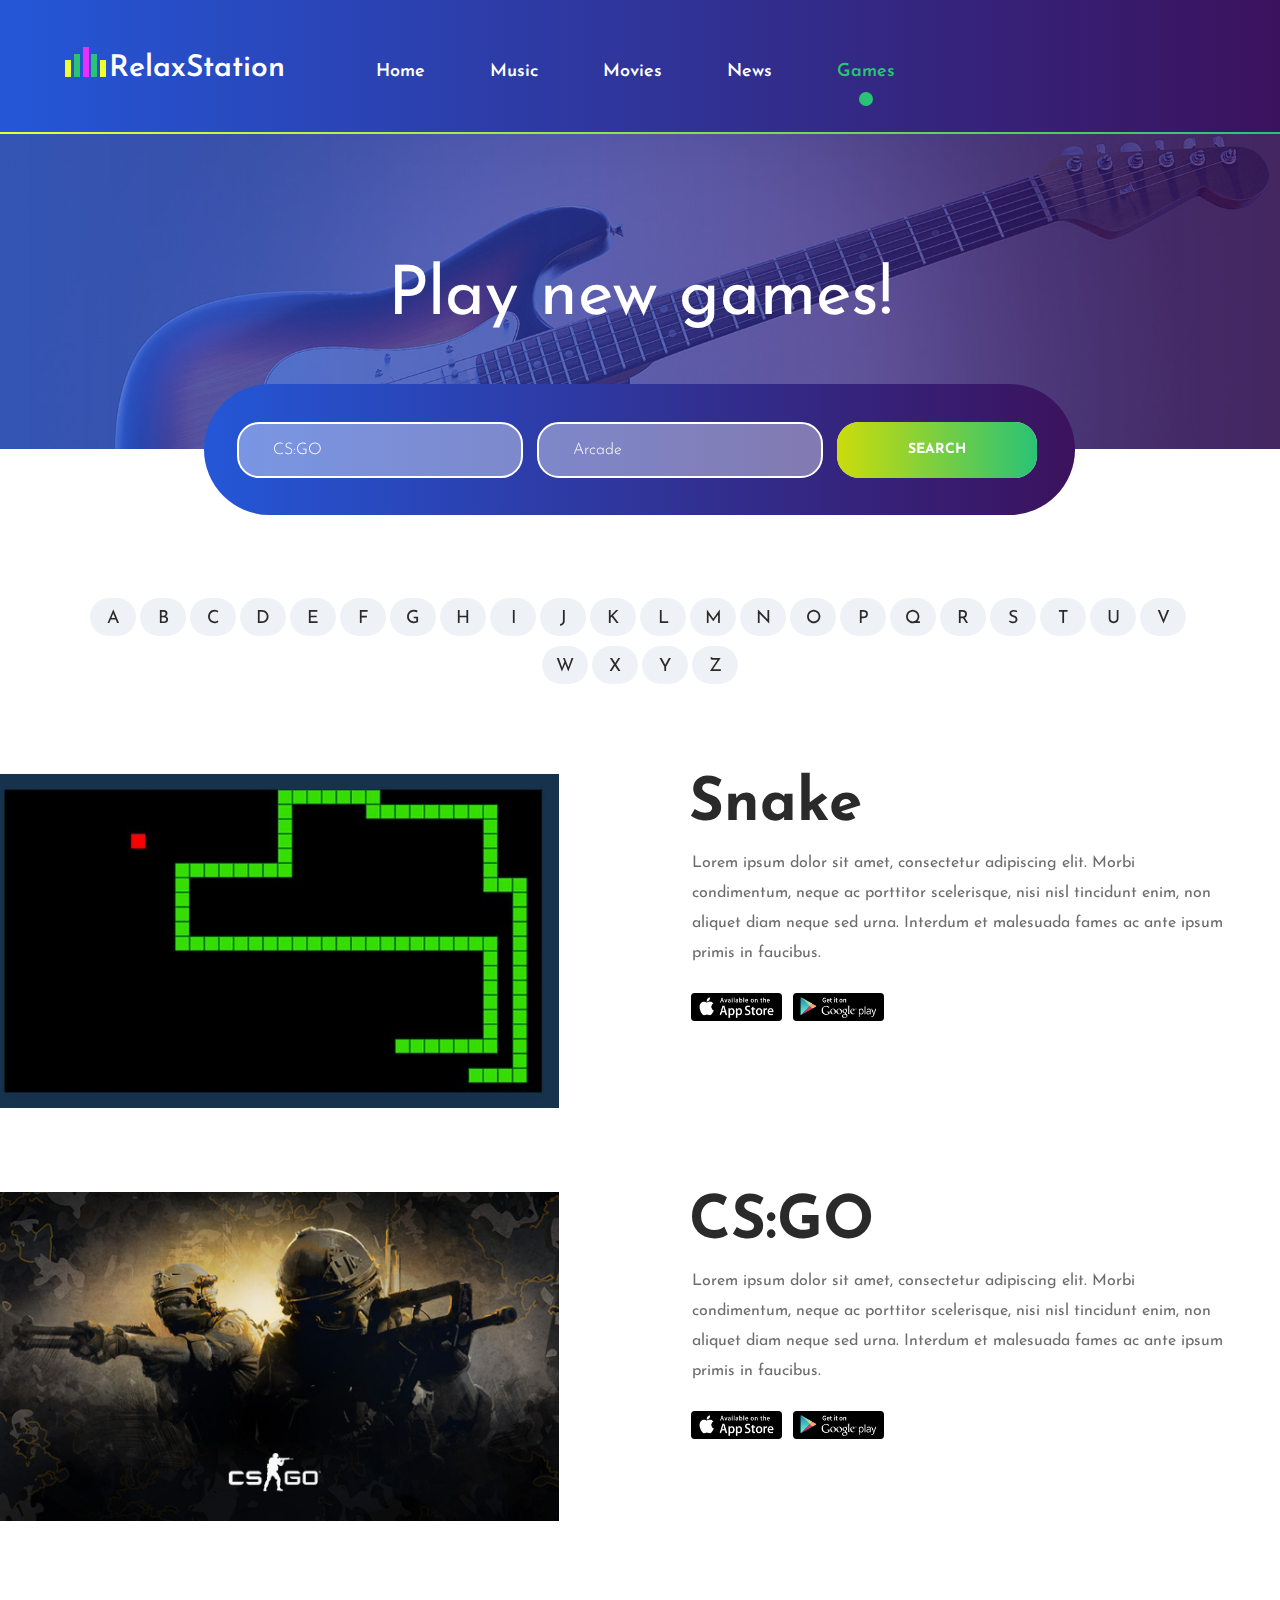
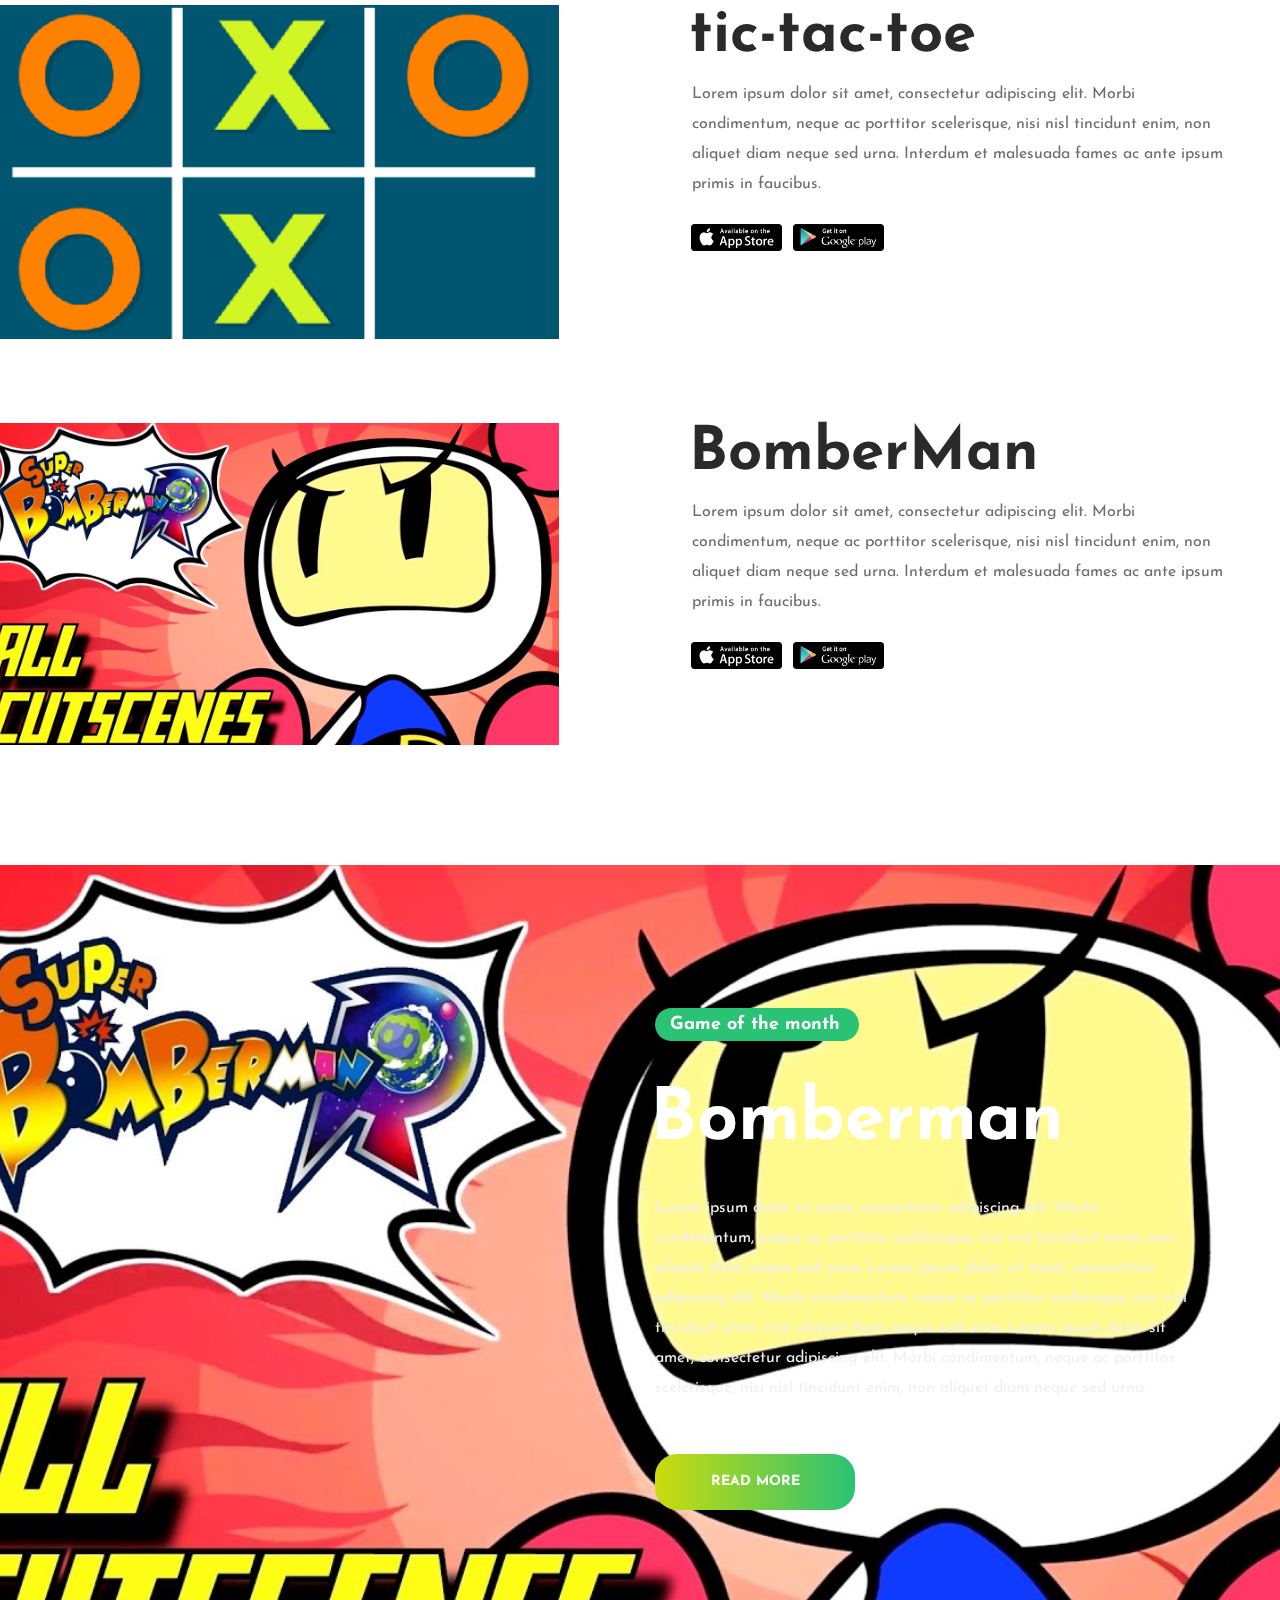
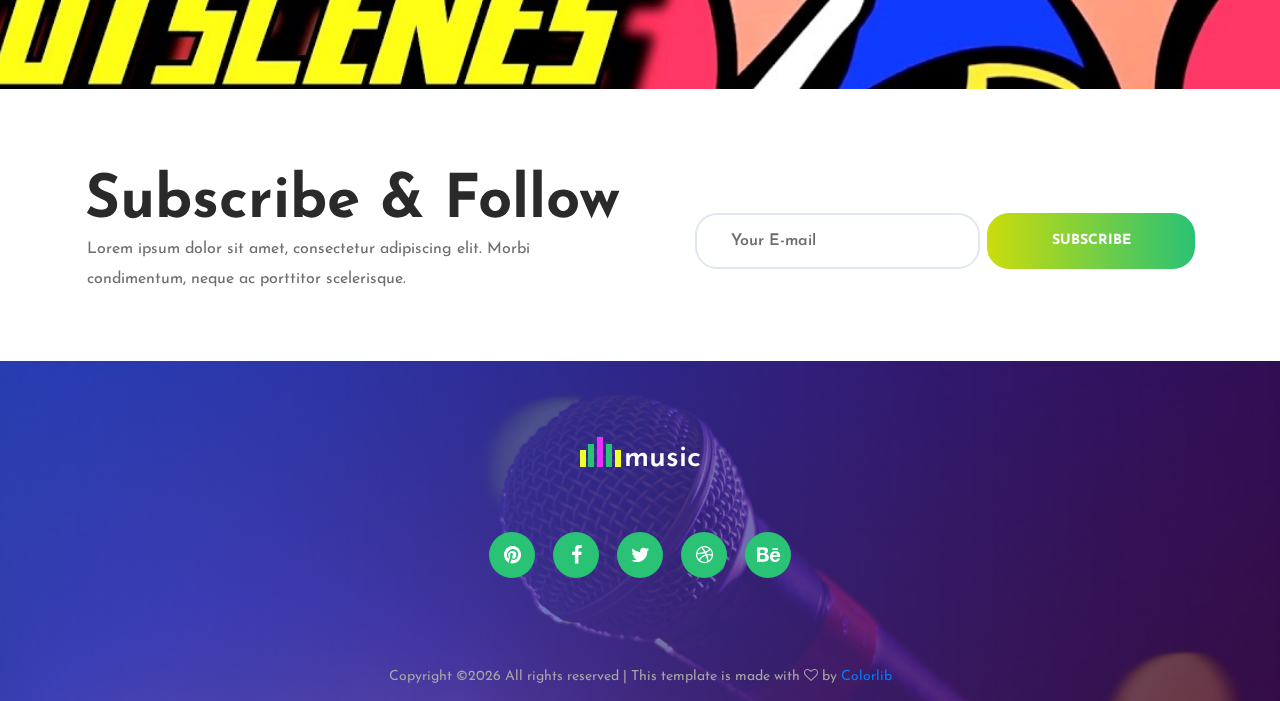
==== commit 655ce62f: "new update" ====
--- a/games.html
+++ b/games.html
@@ -98,8 +98,8 @@
 					<div class="search_form_container">
 						<form action="#" class="search_form" id="search_form">
 							<div class="d-flex flex-md-row flex-column align-items-center justify-content-between">
-								<input type="text" class="search_input" placeholder="Movie name" required="required">
-								<input type="text" class="search_input" placeholder="Actors/Actresses" required="required">
+								<input type="text" class="search_input" placeholder="CS:GO" required="required">
+								<input type="text" class="search_input" placeholder="Arcade" required="required">
 								<button class="button search_button"><span>search</span></button>
 							</div>
 						</form>
